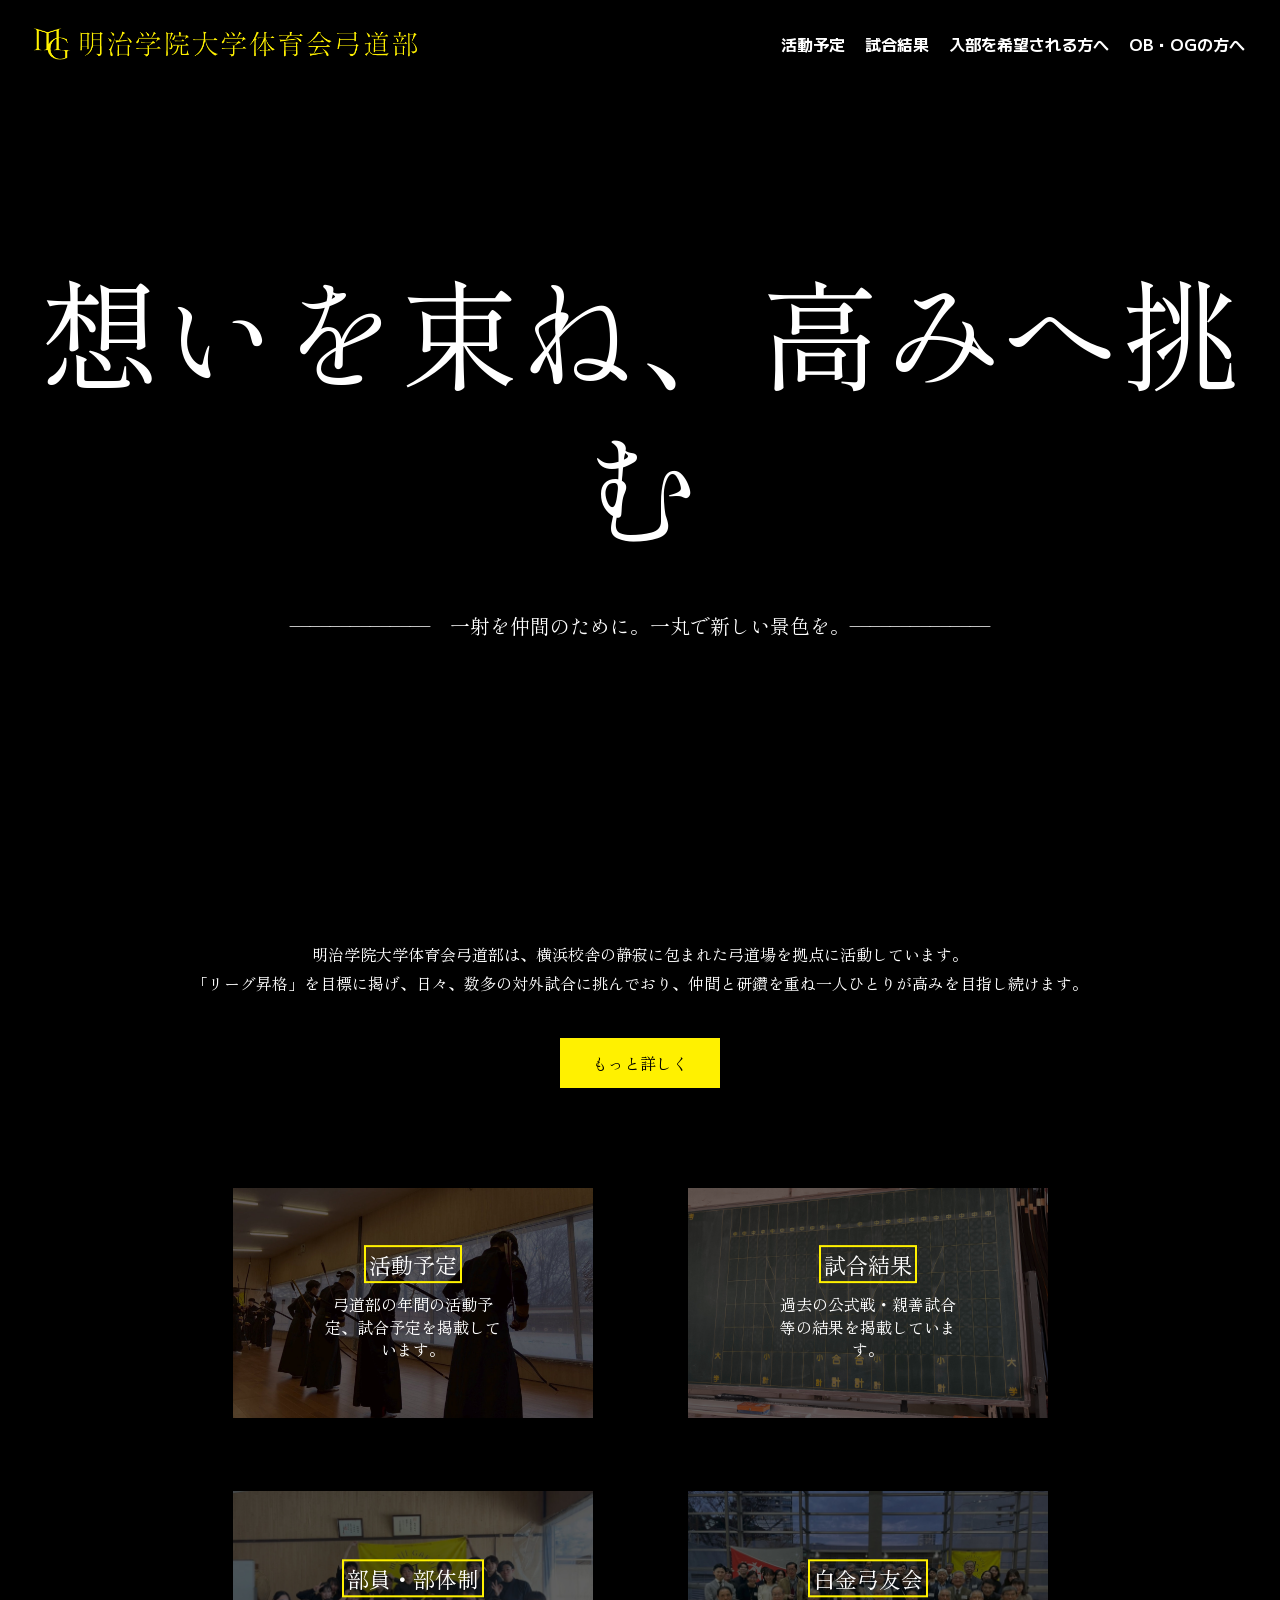
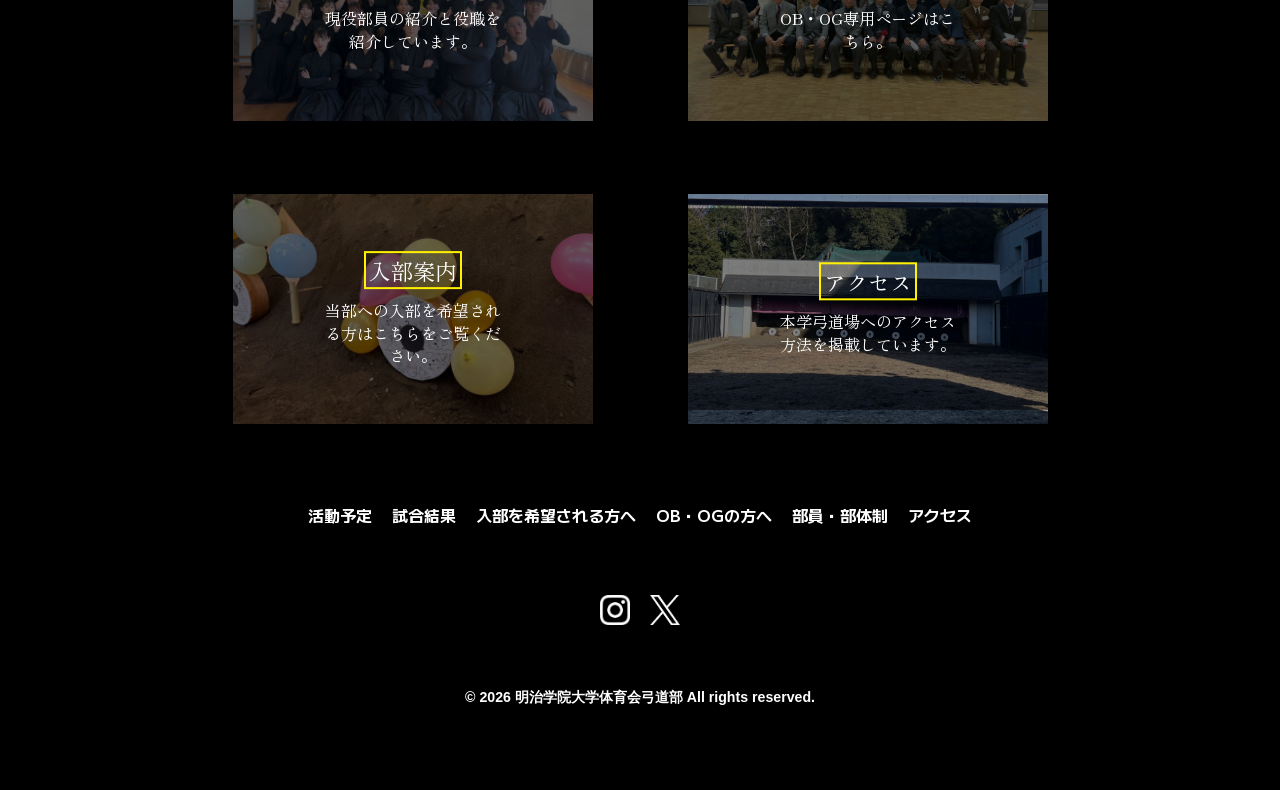
==== index.html @ 572bb116 "新入生ページの更新" ====
<!DOCTYPE html>
<html lang="ja">

<head>
    <meta charset="utf-8">
    <title>明治学院大学 体育会弓道部</title>
    <meta name="description" content="明治学院大学体育会弓道部の公式ホームページです！試合結果や試合予定、入部案内、部員紹介などを掲載しています。ぜひご覧ください！">
    <meta http-equiv="X-UA-Compatible" content="IE=edge">
    <meta name="viewport" content="width=device-width, initial-scale=1.0">
    <script src="./js/menu-button.js"></script>
    <link rel="icon" href="images/topicon.gif" sizes="16*16" type="image/gif" />
    <link rel="icon" href="images/topicon.gif" sizes="32*32" type="image/gif" />
    <link rel="icon" href="images/topicon.gif" sizes="48*48" type="image/gif" />
    <link rel="icon" href="images/topicon.gif" sizes="62*62" type="image/gif" />
    <link rel="shortcut icon" href="images/topicon.ico" type="image/x-icon" />
    <link rel="stylesheet" href="css/style.css" />
    <link href="./css/index.css" rel="stylesheet">
    <meta name="keywords" content="明治学院大学,明学,MG,MGU,弓道,弓道部,弓,都学,東京都学生弓道連盟,全日本学生弓道連盟,戸塚,白金,学生弓道,体育会" />
    <link rel="preconnect" href="https://fonts.googleapis.com">
    <link rel="preconnect" href="https://fonts.gstatic.com" crossorigin>
    <link href="https://fonts.googleapis.com/css2?family=M+PLUS+1:wght@100..900&display=swap" rel="stylesheet">
    <link href="https://fonts.googleapis.com/css2?family=M+PLUS+1:wght@100..900&family=Shippori+Mincho&display=swap" rel="stylesheet">
    <link href="https://fonts.googleapis.com/css2?family=M+PLUS+1:wght@100..900&family=Shippori+Mincho&family=Zen+Old+Mincho&display=swap" rel="stylesheet">
</head>

<body>
    <!-- ここからheader -->
    <header class="header">
        <div class="header-inner">
            <a class="header-logo" href="./index.html">
                <img src="./images/mainlogo.png" alt="明治学院大学体育会弓道部" > <!-- width="600" height="72"--> 
            </a>
            <button class="toggle-menu-button"></button>
            <div class="header-site-menu">
                <nav class="site-menu">
                    <ul>
                        <li><a href="./schedule.html">活動予定</a></li>
                        <li><a href="./result.html">試合結果</a></li>
                        <li><a href="./freshman.html">入部を希望される方へ</a></li>
                        <li><a href="./obog.html">OB・OGの方へ</a></li>
                        <!-- <li><a href="./member.html">部員・部体制</a></li> -->
                        <!-- <li><a href="./access.html">アクセス</a></li> -->
                        <!-- <li><a href="./links.html">リンク集</a></li> -->
                    </ul>
                </nav>
            </div>
        </div>
    </header>
    <!-- ここまで -->

    <!-- ここからmain -->
    <main class="main">
        <div class="first-view">
            <div class="slide"></div>
            <div class="slide"></div>
            <div class="slide"></div>
            <div class="first-view-text">
                <h1>想いを束ね、高みへ挑む</h1>
                <p>———————　一射を仲間のために。一丸で新しい景色を。———————</p>
            </div>
        </div>
        <div class="lead">
            <p>明治学院大学体育会弓道部は、横浜校舎の静寂に包まれた弓道場を拠点に活動しています。<br>「リーグ昇格」を目標に掲げ、日々、数多の対外試合に挑んでおり、仲間と研鑽を重ね一人ひとりが高みを目指し続けます。
            </p>
            <div class="link-button-area">
                <a class="link-button">もっと詳しく</a>
            </div>
        </div>
        <div class="jump">
            <ul class="jump-list">
                <li>
                    <a class="jump-button" href="./schedule.html">
                        <img src="./images/jump-schedule.jpg">
                        <div class="jump-text">
                            <dt>活動予定</dt>
                            <dd>弓道部の年間の活動予定、試合予定を掲載しています。</dd>
                        </div>
                    </a>
                </li>
                <li>
                    <a class="jump-button" href="./result.html">
                        <img src="./images/jump-result.jpg">
                        <div class="jump-text">
                            <dt>試合結果</dt>
                            <dd>過去の公式戦・親善試合等の結果を掲載しています。</dd>
                        </div>
                    </a>
                </li>
                <li>
                    <a class="jump-button" href="./member.html">
                        <img src="./images/jump-member.jpg">
                        <div class="jump-text">
                            <dt>部員・部体制</dt>
                            <dd>現役部員の紹介と役職を紹介しています。</dd>
                        </div>
                    </a>
                </li>
                <li>
                    <a class="jump-button" href="./obog.html">
                        <img src="./images/banner_obog.jpg">
                        <div class="jump-text">
                            <dt>白金弓友会</dt>
                            <dd>OB・OG専用ページはこちら。</dd>
                        </div>
                    </a>
                </li>
                <li>
                    <a class="jump-button" href="./freshman.html">
                        <img src="./images/jump-freshman.jpg">
                        <div class="jump-text">
                            <dt>入部案内</dt>
                            <dd>当部への入部を希望される方はこちらをご覧ください。</dd>
                        </div>
                    </a>
                </li>
                <li>
                    <a class="jump-button" href="./access.html">
                        <img src="./images/jump-access.jpg">
                        <div class="jump-text">
                            <dt>アクセス</dt>
                            <dd>本学弓道場へのアクセス方法を掲載しています。</dd>
                        </div>
                    </a>
                </li>
                <!-- <li>
                    <a class="jump-button" href="">
                        <dt>リンク集</dt>
                        <dd>関連各団体のリンクを掲載しています。</dd>
                    </a>
                </li> -->
            </ul>
        </div>
    </main>
    <!-- ここまで -->

    <!-- ここからfooter -->
    <footer class="footer">
        <nav class="site-menu">
            <ul>
                <li><a href="./schedule.html">活動予定</a></li>
                <li><a href="./result.html">試合結果</a></li>
                <li><a href="./freshman.html">入部を希望される方へ</a></li>
                <li><a href="./obog.html">OB・OGの方へ</a></li>
                <li><a href="./member.html">部員・部体制</a></li>
                <li><a href="./access.html">アクセス</a></li>
                <!-- <li><a href="./links.html">リンク集</a></li> -->
            </ul>
            <ul class="sns-button">
                <li><a href="https://www.instagram.com/mgu_kyudo/" target="_blank"><img src="./images/Instagram_Glyph_White.png" alt="Instagram"></a></li>
                <li><a href="https://x.com/mg_kyudo" target="_blank"><img src="./images/logo-white.png" alt="X"></a></li>
            </ul>
        </nav>
        <p class="copyright"><small>&copy; 2026 明治学院大学体育会弓道部 All rights reserved.</small></p>
    </footer>
    <!-- ここまで -->
</body>

</html>
---- css/style.css ----
@charset "utf-8";

*,
::before,
::after {
    padding: 0;
    margin: 0;
    box-sizing: border-box;
}

ul,
ol {
    list-style: none;
}

a {
    color: inherit;
    text-decoration: none;
}

body{
    /* フォント */
    font-family: sans-serif;
    font-size: 16px;
    color: #ffffff;
    line-height: 1;
    background-color: #000000;
}

img{
    max-width: 100%;
}

.header{
    position: fixed;
    top: 0;
    left: 0;
    right: 0;
    background-color: #000000;
    height: 90px;
    z-index: 10;
}

.header-inner{
    max-width: 2000px;
    height: 90px;
    margin-left: auto;
    margin-right: auto;
    padding-left: 25px;
    padding-right: 25px;
    display: flex;
    justify-content: space-between;
    align-items: center;

}

.header-logo{
    display: block;
    width: 400px;
}

.toggle-menu-button{
    display: none;
}

.site-menu ul {
    display: flex;
}

.site-menu ul li{
    margin-left: 10px;
    margin-right: 10px;
}

.site-menu ul li a {
    font-family: "M PLUS 1", sans-serif;
    font-weight: bold;
}

.footer{
    color: #ffffff;
    background-color: #000000;
    padding-top: 20px;
    padding-bottom: 25px;
    display: flex;
    flex-direction: column;
    align-items: center;
}

.sns-button{
    display: flex;
    margin-top: 40px;
    justify-content: center;
    align-items: center;
}

.sns-button li{
    display: flex;
    width: 30px;
    margin-top: 30px;
    margin-left: 10px;
    margin-right: 10px;
    display: inline-block;
}

.copyright{
    font-size: 17px;
    font-weight: bold;
    margin-top: 60px;
    margin-bottom: 60px;
}

@media (max-width: 767px){

    .site-menu ul{
        display: block;
        text-align: center;
    }

    .site-menu li{
        margin-top: 20px;
    }

    .header-inner{
        padding-left: 20px;
        padding-right: 20px;
        height: 100%;
        position: relative;
    }

    .header{
        height: 60px;
    }

    .header-logo{
        width: 210px;
    }

    .header-site-menu{
        position: absolute;
        top: 100%;
        left: 0;
        right: 0;
        color: #000000;
        background-color: #fff100;
        padding-top: 20px;
        padding-bottom: 30px;
        display: none;
    }

    .header-site-menu.is-show{
        display: block;
    }

    .toggle-menu-button{
        display: block;
        width: 40px;
        height: 40px;
        background-image: url(../images/menu.png);
        background-size: 30px;
        background-position: center;
        background-repeat: no-repeat;
        background-color: transparent;
        border: none;
        border-radius: 0;
        outline: none;
    }

    .main{
        padding-top: 50px;
    }

    .footer-logo{
        margin-top: 60px;
    }

    .copyright{
        font-size: 14px;
        margin-top: 50px;
        margin-bottom: 50px;
    }
}
---- css/index.css ----
@charset "utf-8";

.first-view{
  position: relative;
  height: calc(100vh - 110px);
  /* background-image: url(../images/jump-member.jpg); */
  background-repeat: no-repeat;
  background-position: center center;
  background-size: cover;
  margin-top: 90px;
  display: flex;
  align-items: center;
  overflow: hidden;
}

.slide{
  position: absolute;
  inset: 0;
  background-size: cover;
  background-position: center;
  opacity: 0;
  animation: slideShow 15s infinite;
  z-index: 0;
}

.slide:nth-of-type(1){
  background-image: url("../images/main_visual_1.jpg");
  animation-delay: 0s;
}

.slide:nth-of-type(2){
  background-image: url("../images/main_visual_2.jpg");
  animation-delay: 5s;
}

.slide:nth-of-type(3){
  background-image: url("../images/main_visual_3.jpg");
  animation-delay: 10s;
}

@keyframes slideShow{
  0% {opacity: 0;}
  6% {opacity: 1;}
  30% {opacity: 1;}
  36% {opacity: 0;}
  100% {opacity: 0;}
}

.first-view-text{
  position: relative;
  width: 100%;
  max-width: 2000px;
  margin-left: auto;
  margin-right: auto;
  /* padding-left: 10%; */
  padding-bottom: 80px;
  color: #ffffff;
  font-weight: bold;
  text-align: center;
  z-index: 3;
}

.first-view-text h1{
  font-family: "Shippori Mincho", serif;
  font-weight: lighter;
  font-size: 120px;
  line-height: 1.3;
}

.first-view-text p{
  font-family: "Shippori Mincho", serif;
  font-weight: lighter;
  font-size: 20px;
  margin-top: 50px;
  /* margin-left: calc(-5%); */
  line-height: 1.2;
}

.lead{
  max-width: 2000px;
  margin: 60px auto 60px auto;
}

.lead p{
  text-align: center;
  line-height: 1.8;
  font-family: "Zen Old Mincho", serif;
  font-weight: 400;
  font-style: normal;
  font-size: 16px;
}

.link-button-area{
  text-align: center;
  margin-top: 40px;
}

.link-button{
  font-family: "Zen Old Mincho", serif;
  font-weight: 400;
  font-style: normal;
  color: #000000;
  background-color: #fff100;
  display: inline-block;
  min-width: 160px;
  line-height: 50px;
  transition: 0.3s;
}

.link-button:hover{
  background-color: #e4e40ac6;
}

.jump-button{
  position: relative;
  display: inline-block;
}

.jump-button img{
  display: block;
  width: 360px;
  height: 230px;
  object-fit: cover;
  transition: 0.3s;
}

.jump-button:hover img{
  transform: scale(1.05);
}

.jump-text{
  font-family: "Zen Old Mincho", serif;
  /* font-weight: 400; */
  font-style: normal;
  position: absolute;
  top: 50%;
  left: 50%;
  transform: translate(-50%, -50%);
  color: #ffffff;
  z-index: 5;
  text-align: center;
}

.jump-text dt{
  font-size: 22px;
  /* font-weight: bold; */
  line-height: 1.3;
  /* color: #000000;
  background-color: #fff100; */
  border: 2px solid #fff100;
  padding: 3px 3px;
  display: inline-block;
}

.jump-text dd{
  margin-top: 10px;
  line-height: 1.4;
}

.jump-button::after{
  content: "";
  position: absolute;
  inset: 0;
  background: rgba(0, 0, 0, 0);
  transition: 0.3s;
}

.jump-button:hover::after{
  background: rgba(0, 0, 0, 0.3);
  transform: scale(1.05);
}

.jump-list{
  display: flex;
  padding-top: 40px;
  padding-bottom: 10px;
  padding-left: 60px;
  padding-right: 60px;
  display: grid;
  grid-template-columns: repeat(auto-fit, 360px);
  column-gap: 95px;
  row-gap: 70px;
  justify-content: center;
  margin-bottom: 50px;
}

.jump-list li{
  flex-shrink: 0;
  margin-left: auto;
}

.jump-list li:first-child{
  margin-left: 0;
}

@media (max-width: 767px){

  .first-view{
    margin-top: 0px;
    height: calc(80vh - 60px);
    /* align-items: flex-start; */
  }

  .first-view-text{
    padding-top: 60px;
    margin-left: auto;
  }

  .first-view-text h1{
    text-align: center;
    font-size: 30px;
    line-height: 1.3;
  }

  .first-view-text p{
    font-size: 10px;
    margin-top: 15px;
    line-height: 1.6;
  }

  .lead{
    padding-left: 15px;
    padding-right: 15px;
  }

  .lead p{
    text-align: left;
  }

  .jump-list{
    grid-template-columns: 1fr;
    width: 100%;
    row-gap: 40px;
    padding-left: 15px;
    padding-right: 15px;
  }
}
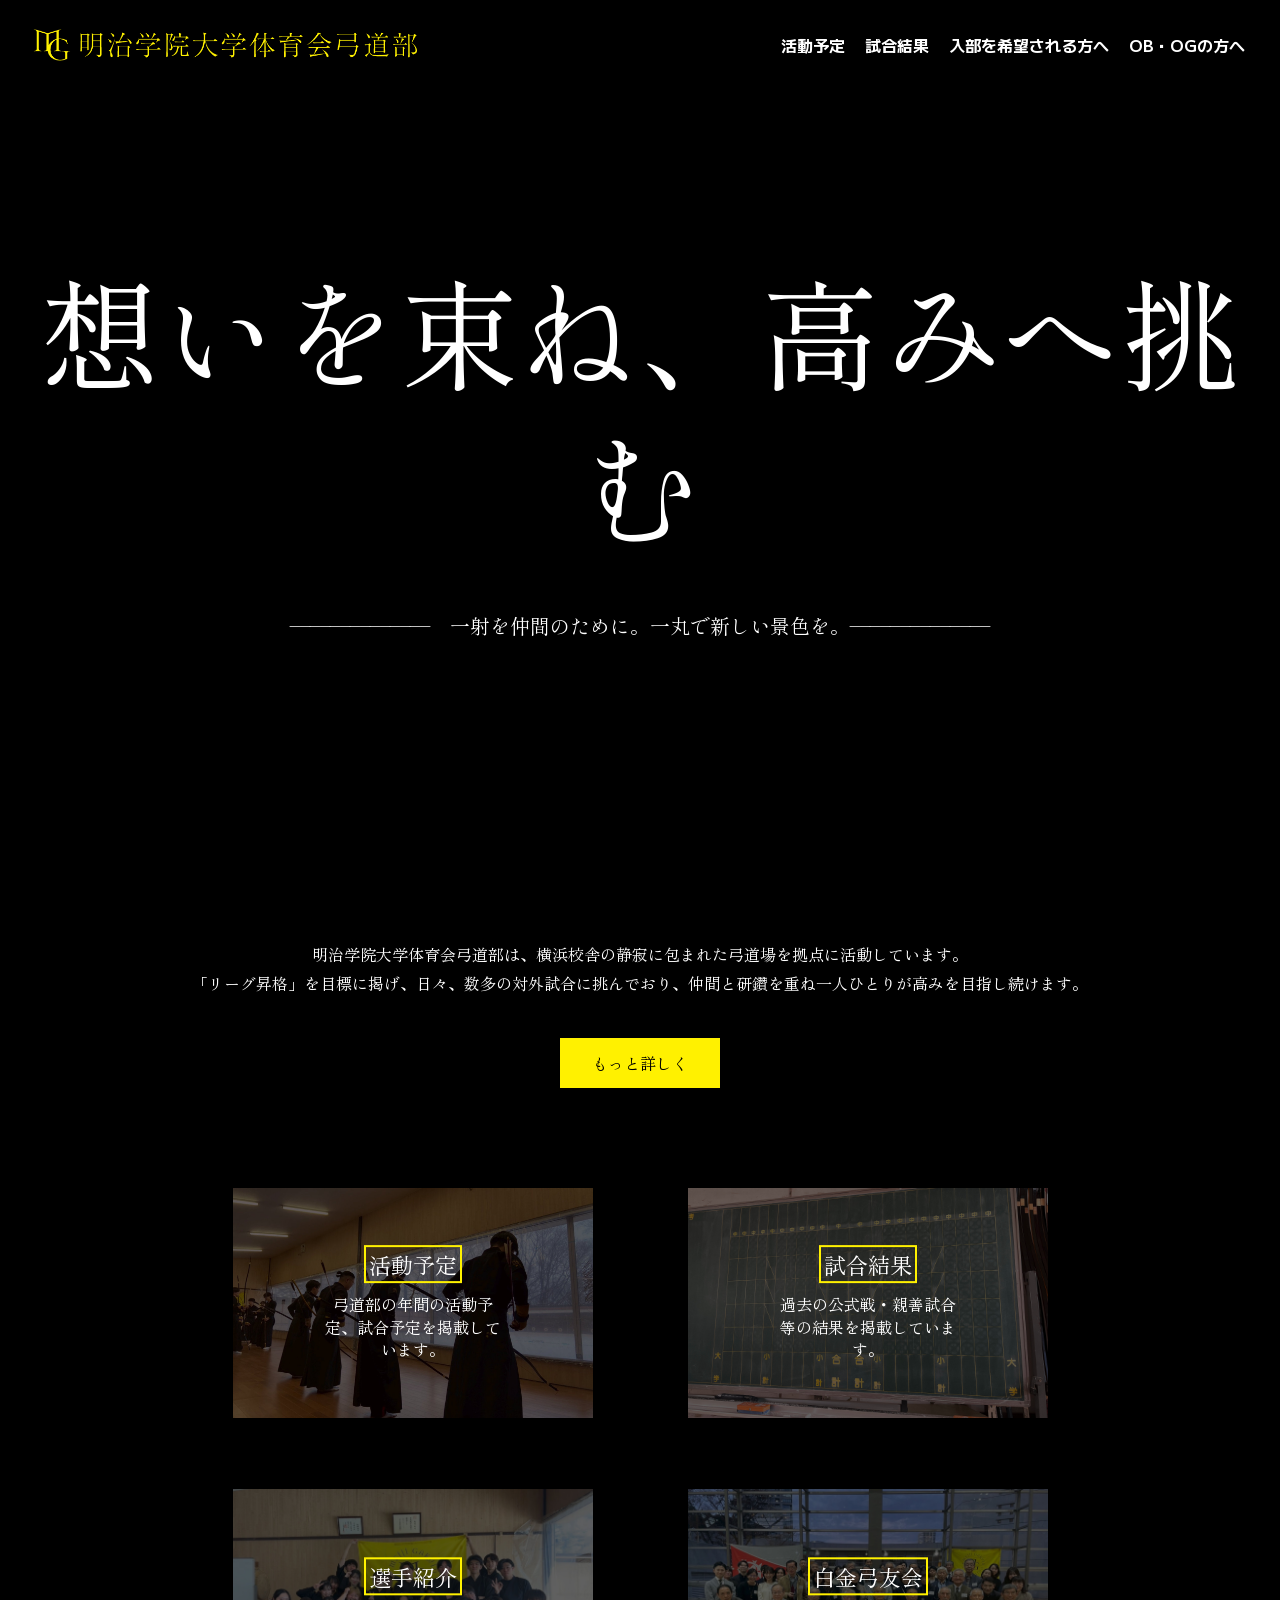
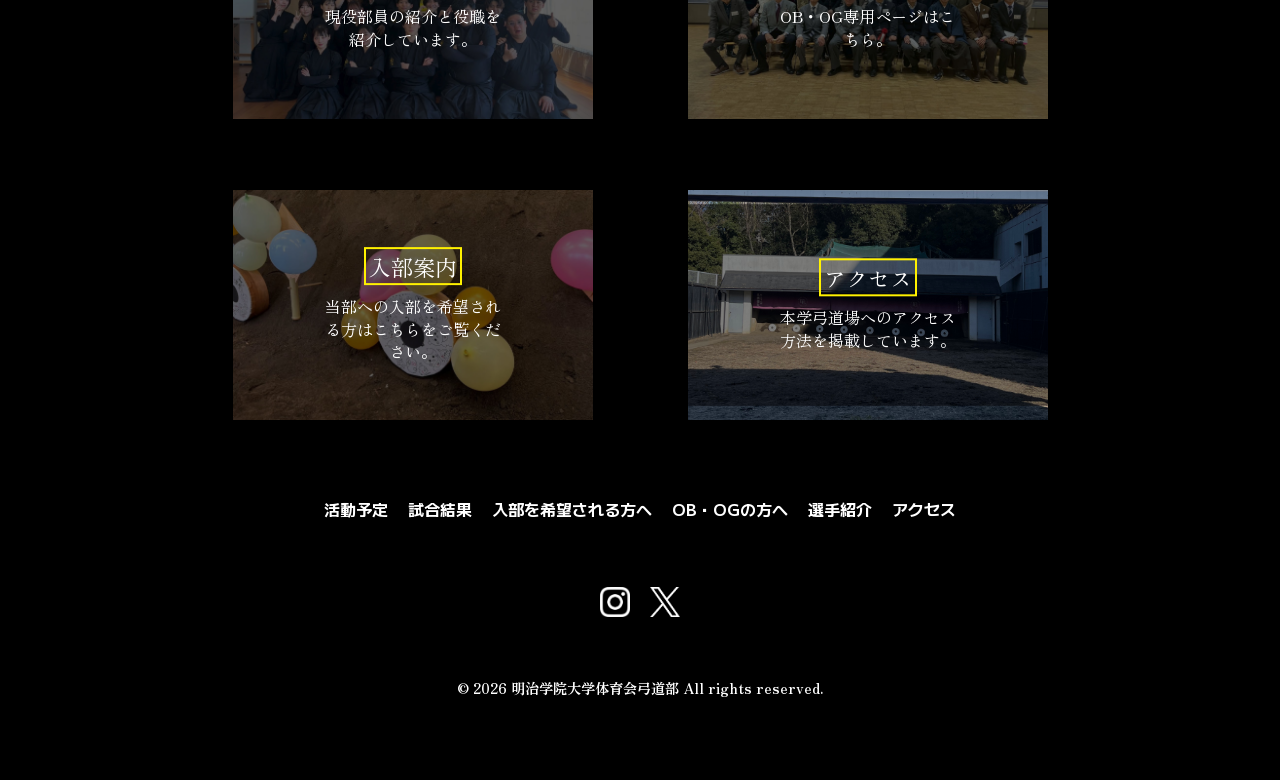
==== commit 18eaf846: "選手紹介ページの作成" ====
--- a/index.html
+++ b/index.html
@@ -90,7 +90,7 @@
                     <a class="jump-button" href="./member.html">
                         <img src="./images/jump-member.jpg">
                         <div class="jump-text">
-                            <dt>部員・部体制</dt>
+                            <dt>選手紹介</dt>
                             <dd>現役部員の紹介と役職を紹介しています。</dd>
                         </div>
                     </a>
@@ -141,7 +141,7 @@
                 <li><a href="./result.html">試合結果</a></li>
                 <li><a href="./freshman.html">入部を希望される方へ</a></li>
                 <li><a href="./obog.html">OB・OGの方へ</a></li>
-                <li><a href="./member.html">部員・部体制</a></li>
+                <li><a href="./member.html">選手紹介</a></li>
                 <li><a href="./access.html">アクセス</a></li>
                 <!-- <li><a href="./links.html">リンク集</a></li> -->
             </ul>
--- a/css/style.css
+++ b/css/style.css
@@ -20,7 +20,7 @@
 
 body{
     /* フォント */
-    font-family: sans-serif;
+    font-family: "Zen Old Mincho", serif;
     font-size: 16px;
     color: #ffffff;
     line-height: 1;
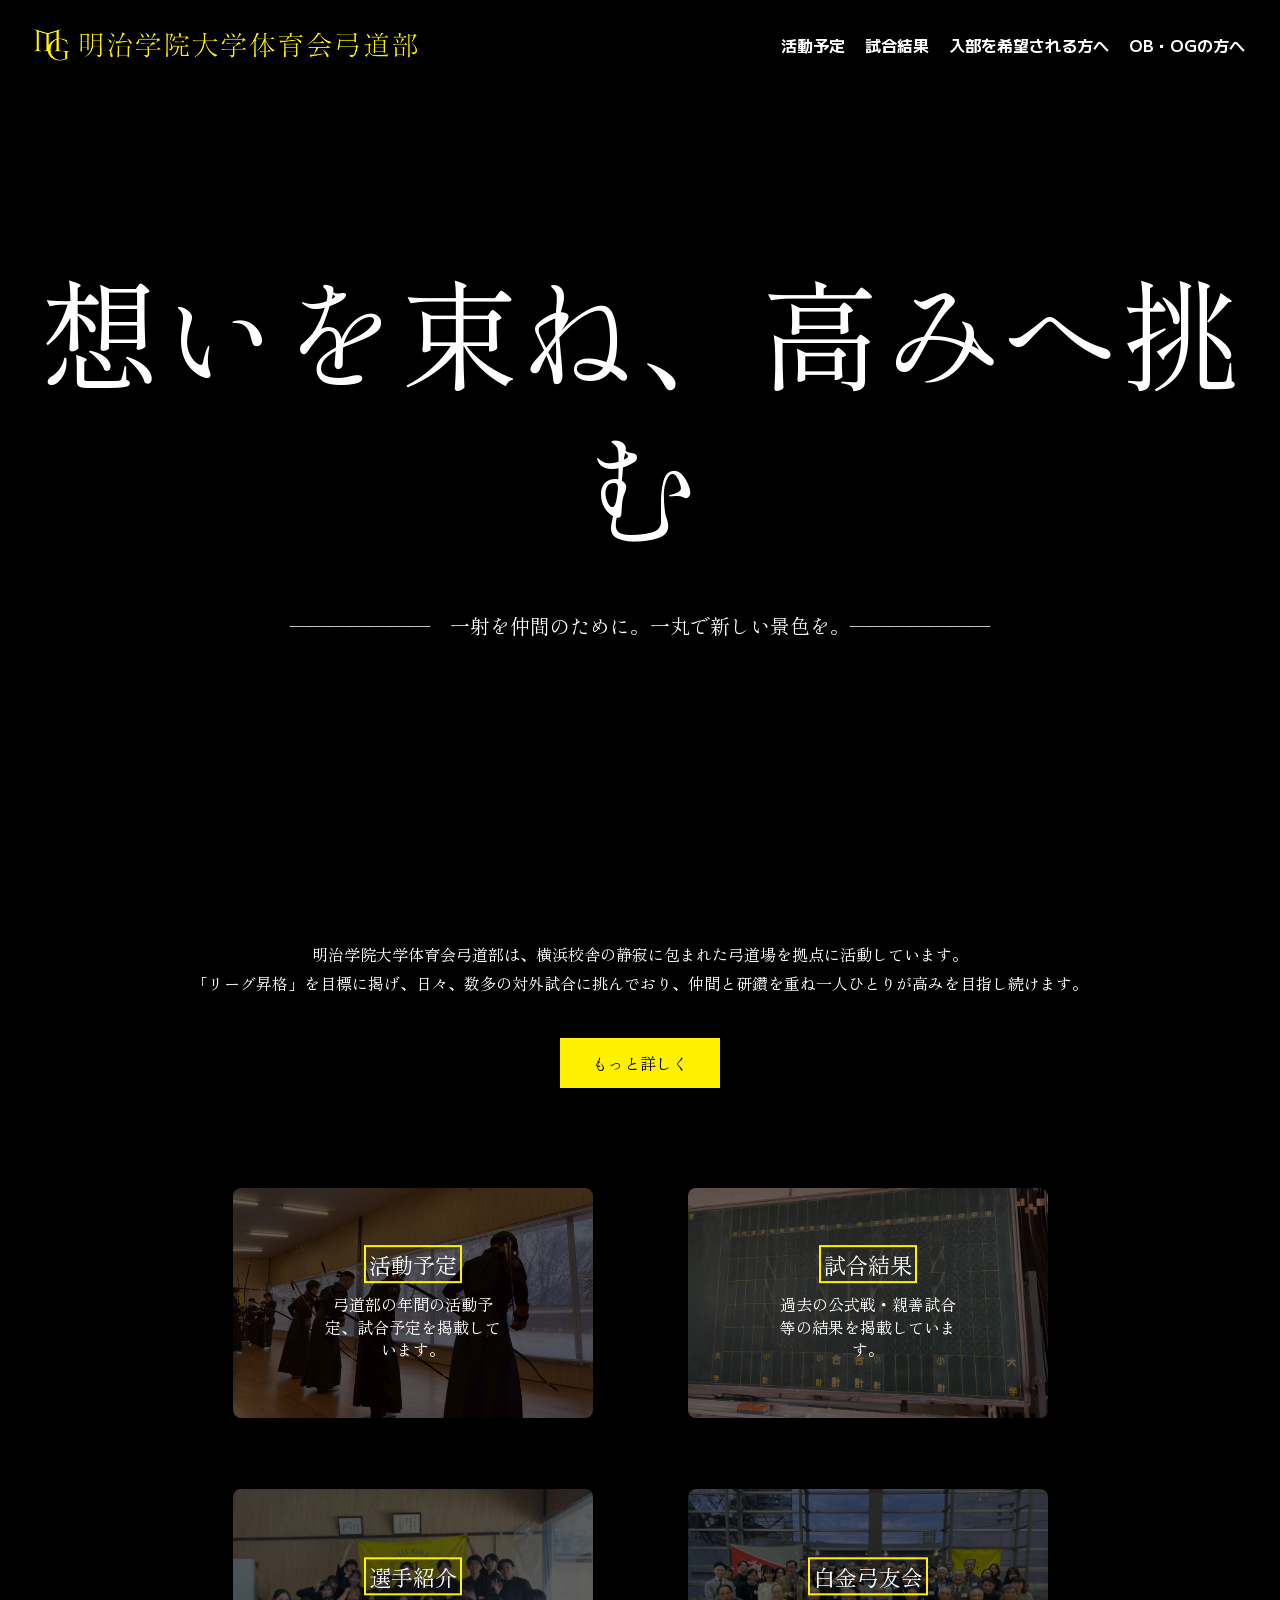
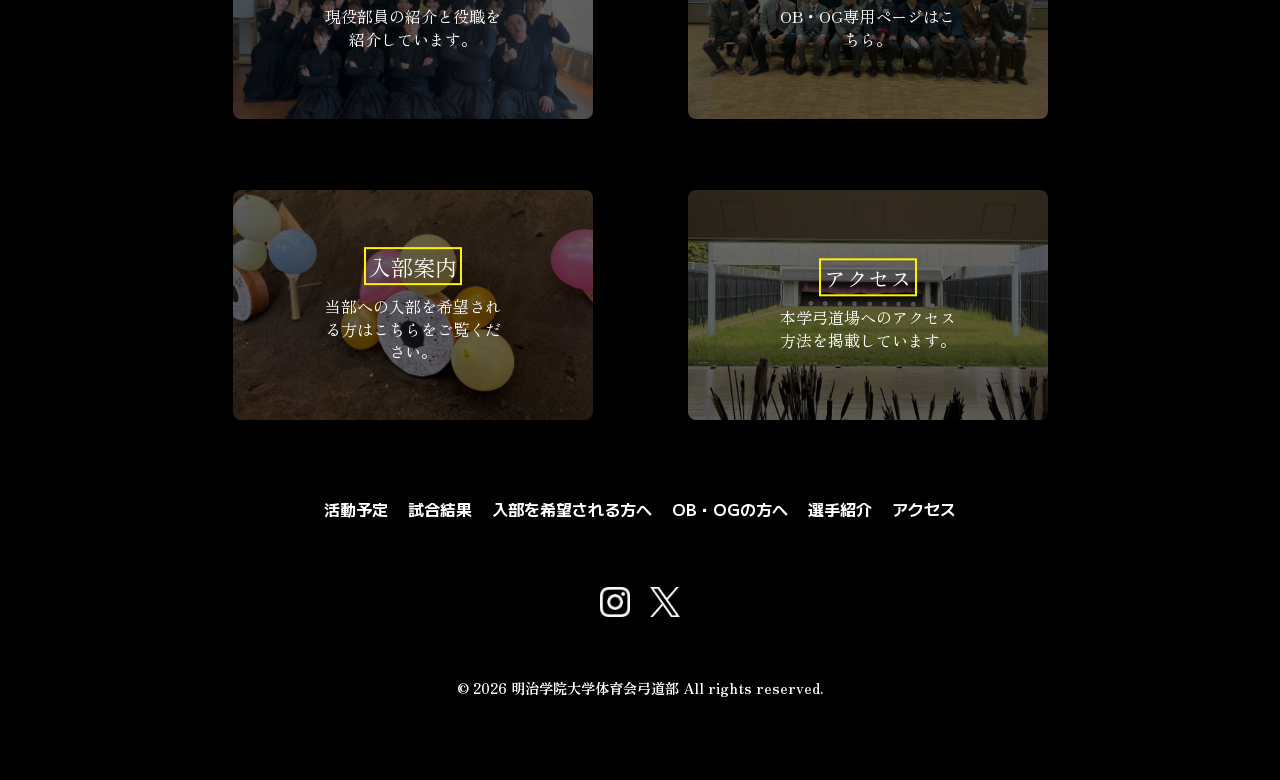
==== commit 89669e5a: "feat: ログインページの追加" ====
--- a/index.html
+++ b/index.html
@@ -140,7 +140,7 @@
                 <li><a href="./schedule.html">活動予定</a></li>
                 <li><a href="./result.html">試合結果</a></li>
                 <li><a href="./freshman.html">入部を希望される方へ</a></li>
-                <li><a href="./obog.html">OB・OGの方へ</a></li>
+                <li><a href="./login.php">OB・OGの方へ</a></li>
                 <li><a href="./member.html">選手紹介</a></li>
                 <li><a href="./access.html">アクセス</a></li>
                 <!-- <li><a href="./links.html">リンク集</a></li> -->
--- a/css/index.css
+++ b/css/index.css
@@ -117,6 +117,7 @@
 }
 
 .jump-button img{
+  border-radius: 8px;
   display: block;
   width: 360px;
   height: 230px;
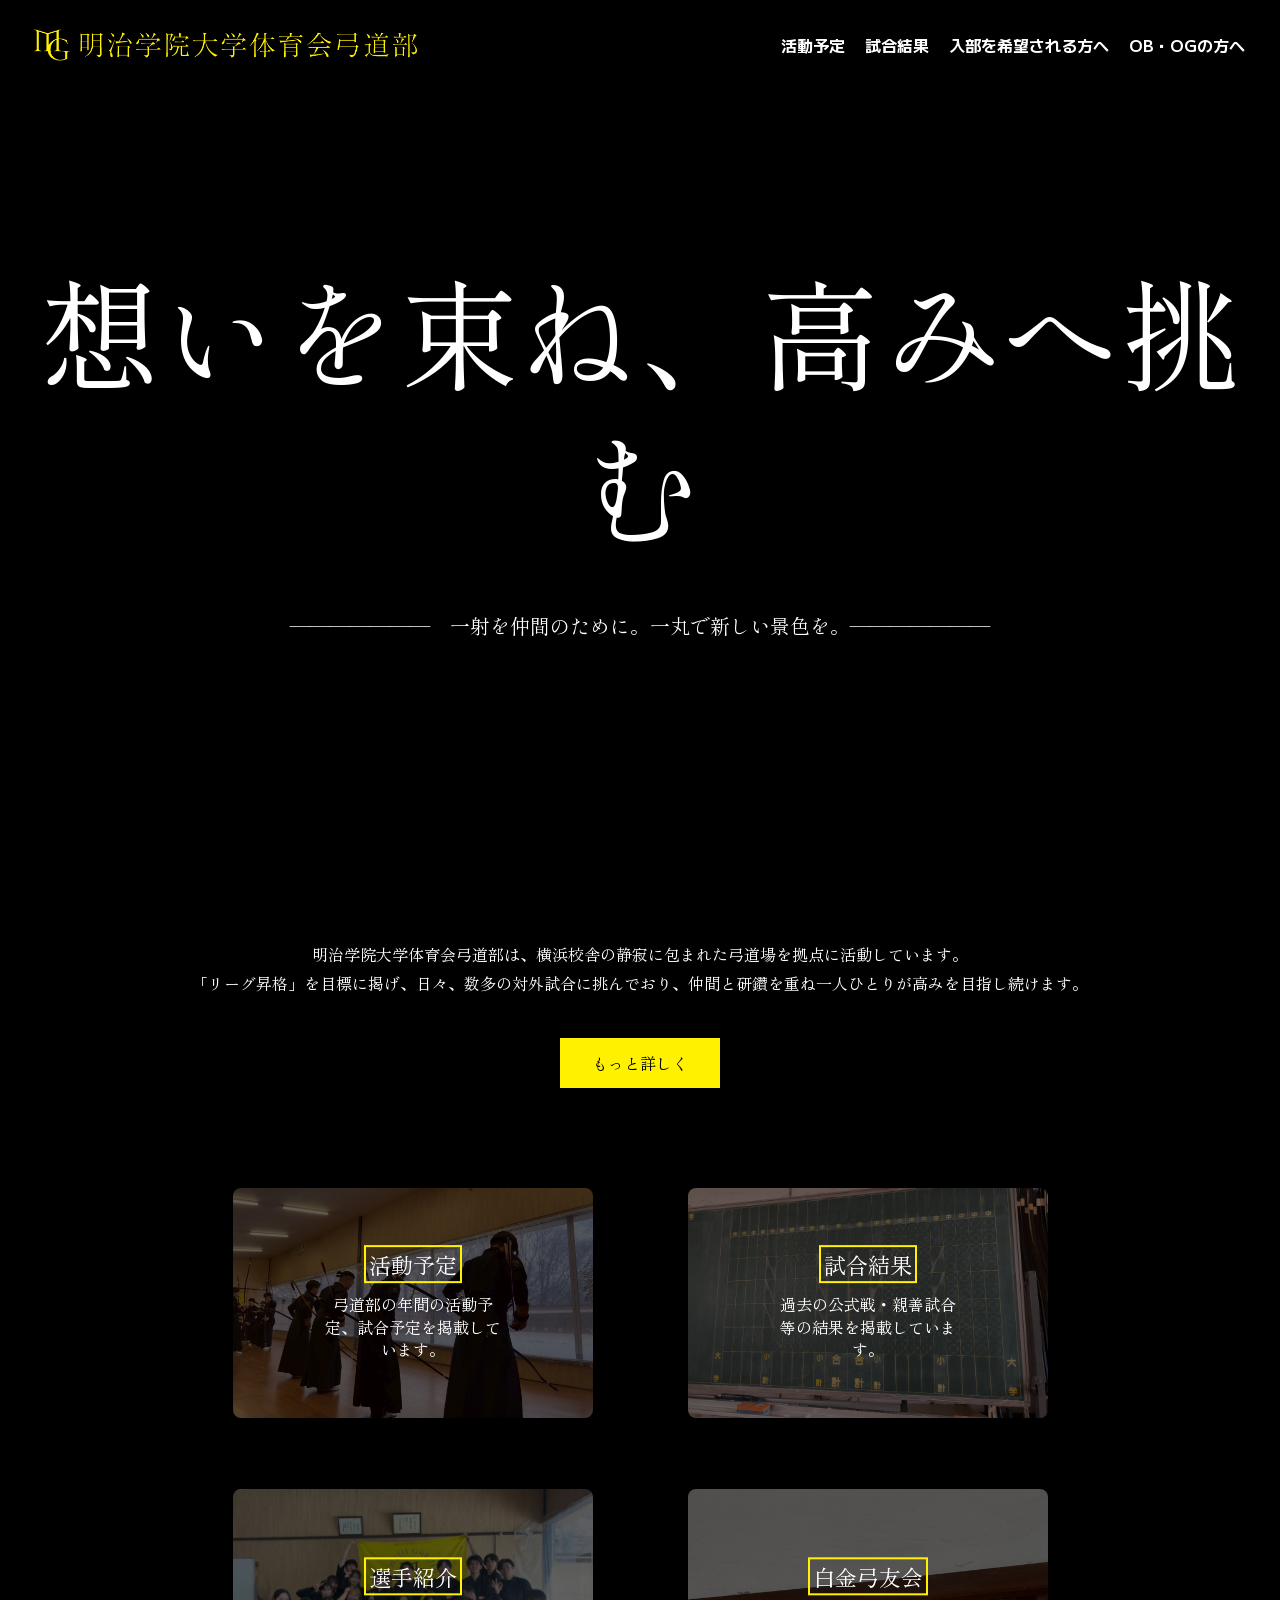
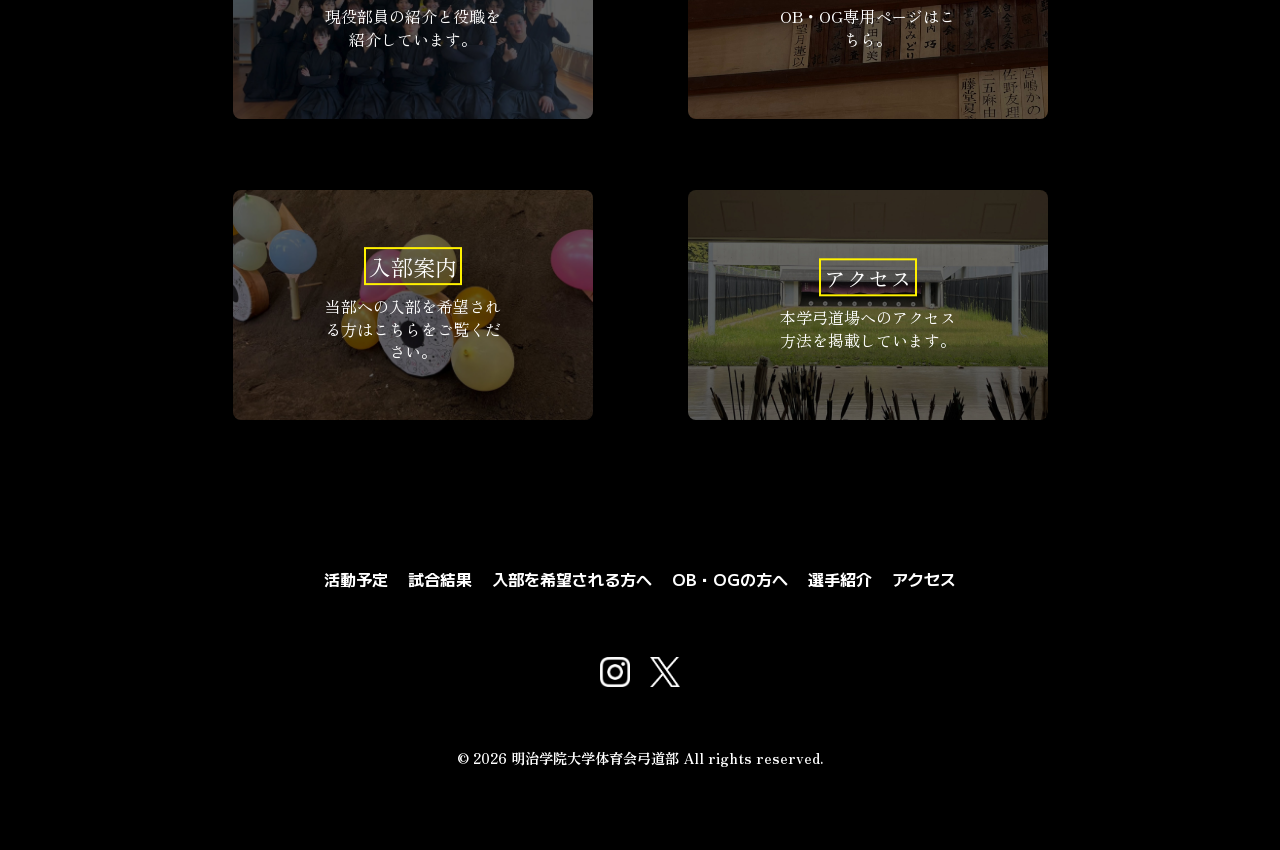
==== commit d567c5e6: "docs: アクセスと新入生ページの細かい文言の調整" ====
--- a/index.html
+++ b/index.html
@@ -97,7 +97,7 @@
                 </li>
                 <li>
                     <a class="jump-button" href="./obog.html">
-                        <img src="./images/banner_obog.jpg">
+                        <img src="./images/obog_main.jpg">
                         <div class="jump-text">
                             <dt>白金弓友会</dt>
                             <dd>OB・OG専用ページはこちら。</dd>
--- a/css/style.css
+++ b/css/style.css
@@ -78,6 +78,7 @@
 }
 
 .footer{
+    margin-top: 120px;
     color: #ffffff;
     background-color: #000000;
     padding-top: 20px;
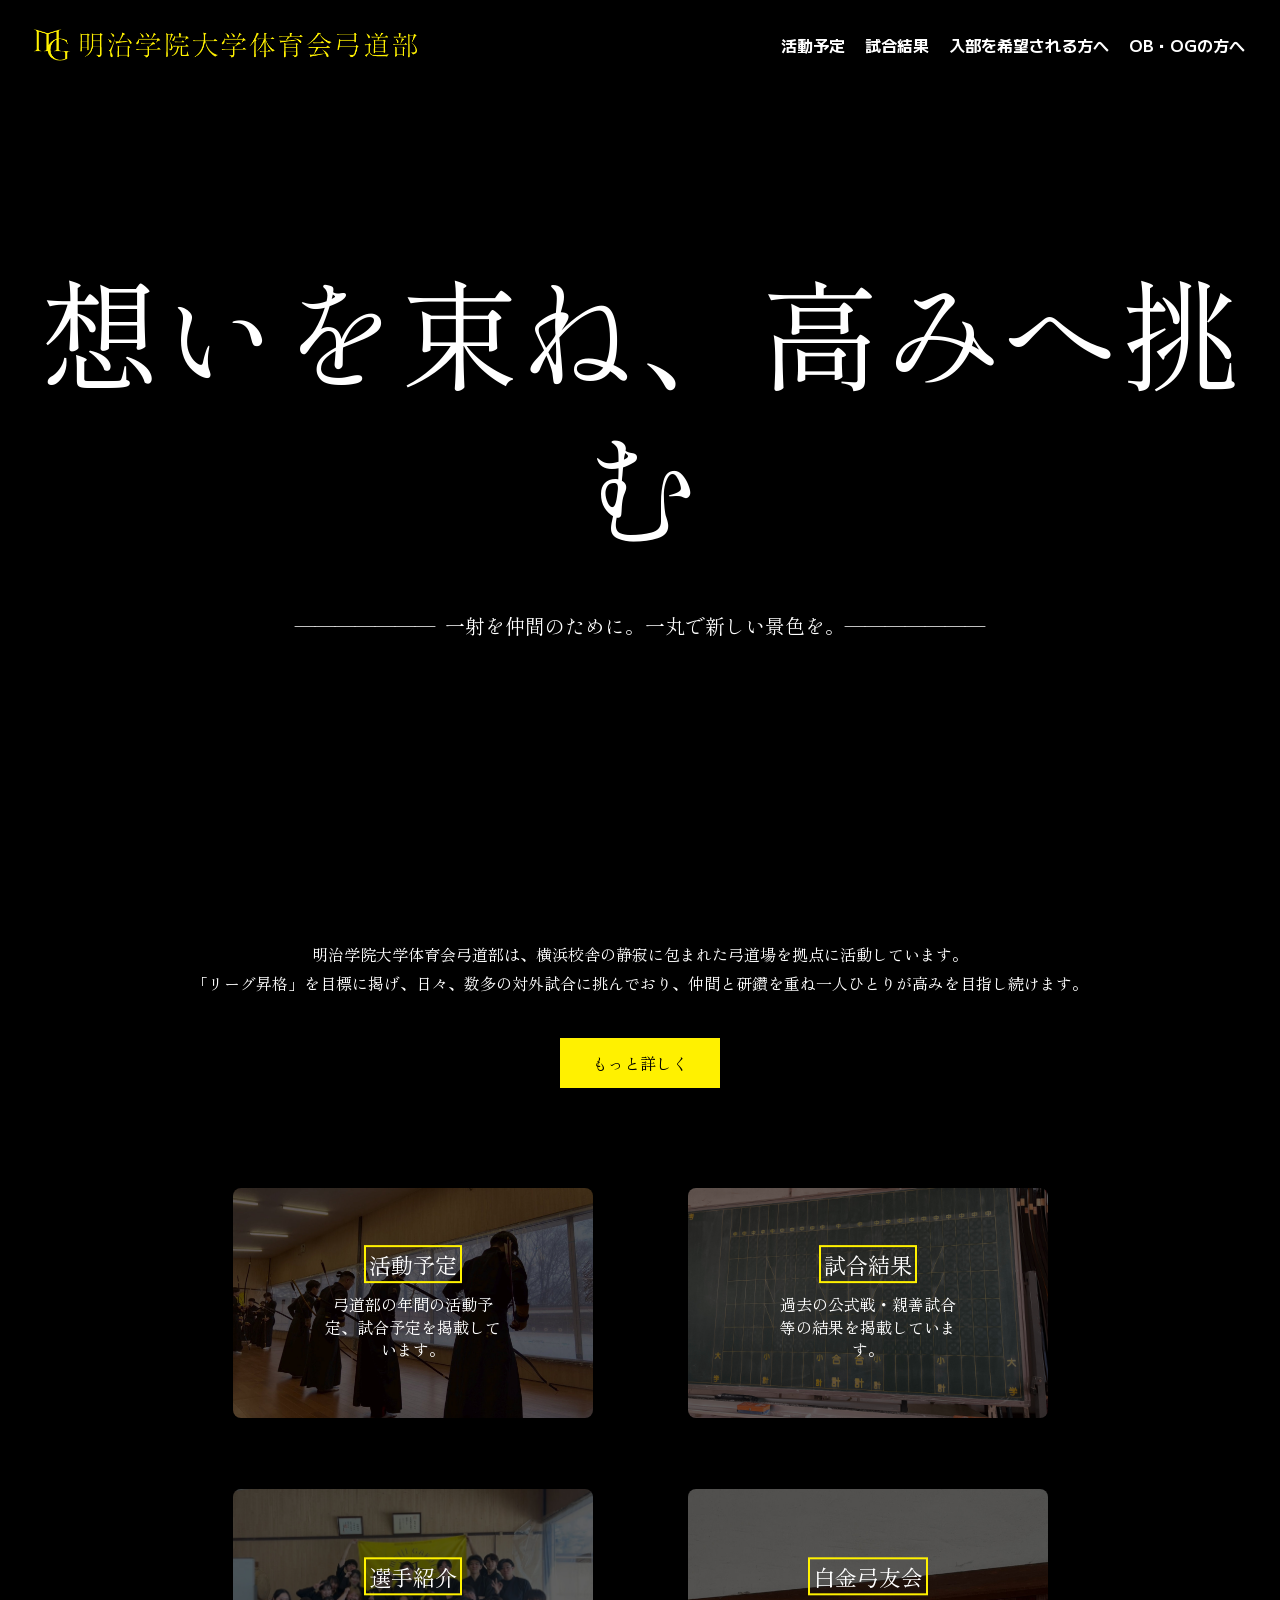
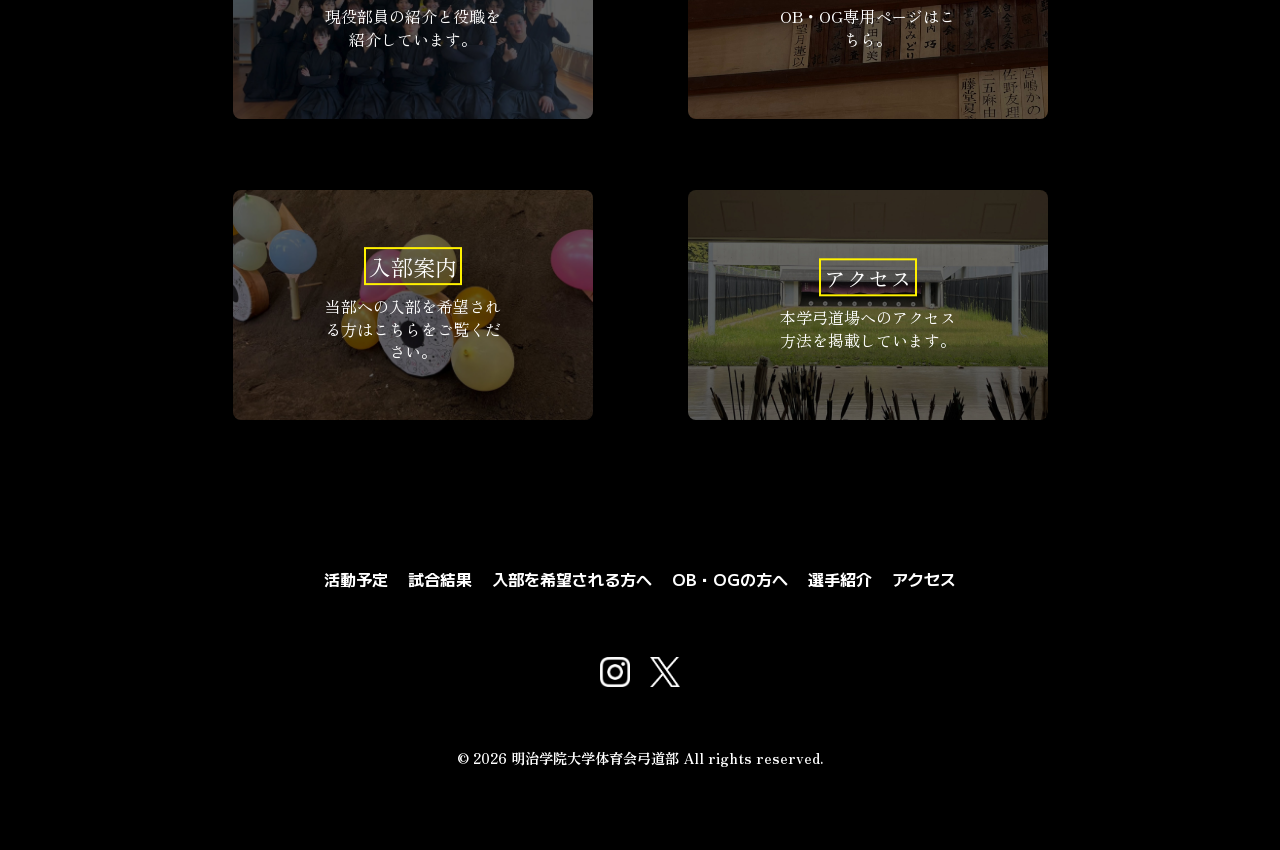
==== commit 9130ce47: "docs: 選手紹介を変更" ====
--- a/index.html
+++ b/index.html
@@ -56,7 +56,7 @@
             <div class="slide"></div>
             <div class="first-view-text">
                 <h1>想いを束ね、高みへ挑む</h1>
-                <p>———————　一射を仲間のために。一丸で新しい景色を。———————</p>
+                <p>———————&nbsp;&nbsp;一射を仲間のために。一丸で新しい景色を。———————</p>
             </div>
         </div>
         <div class="lead">
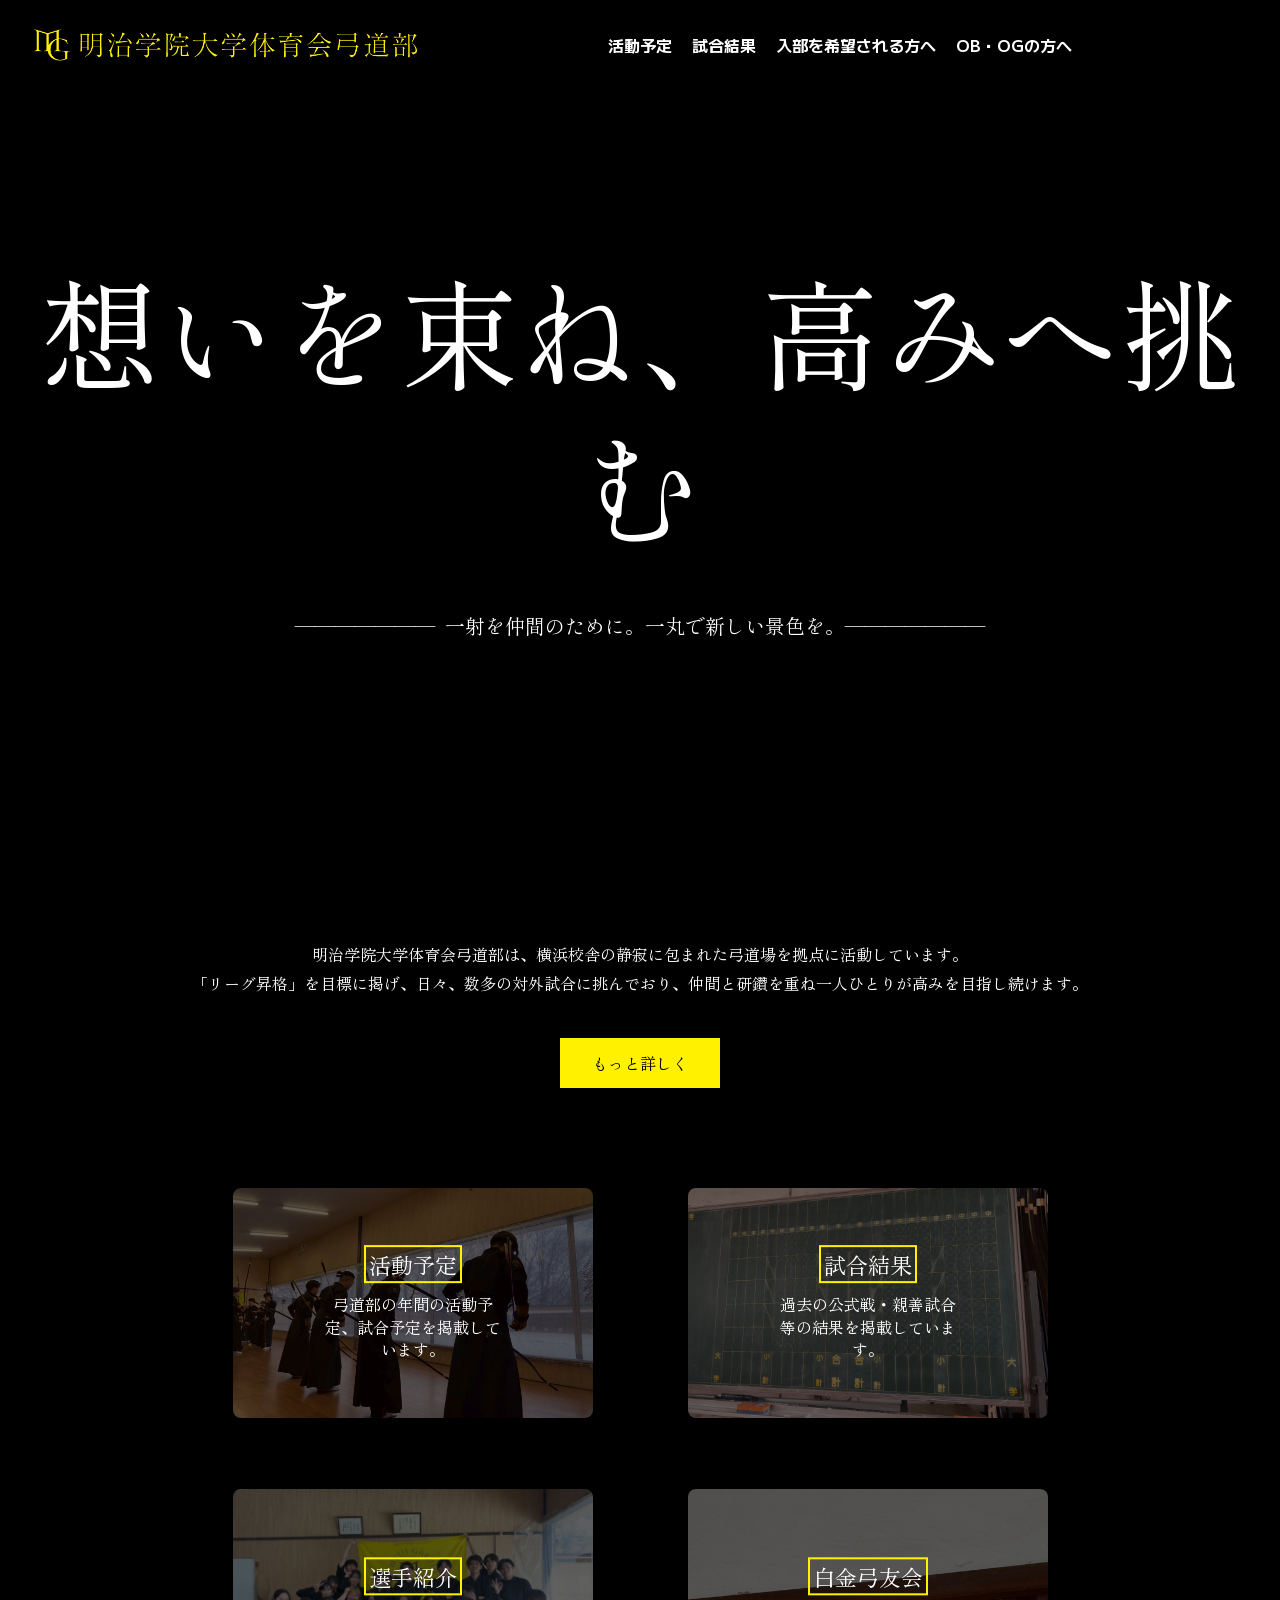
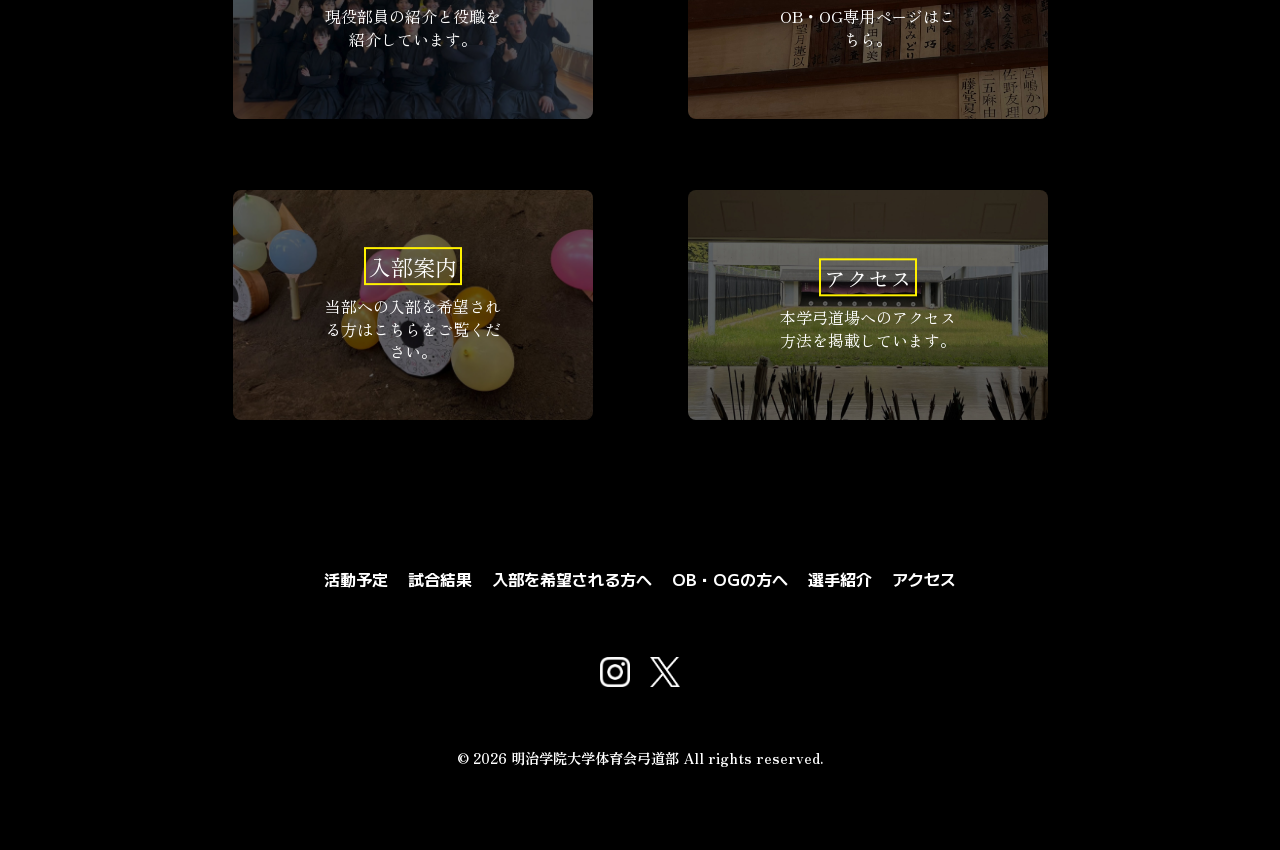
==== commit b181fbb7: "style: ハンバーガーメニューの動作を変更" ====
--- a/index.html
+++ b/index.html
@@ -37,13 +37,14 @@
                         <li><a href="./schedule.html">活動予定</a></li>
                         <li><a href="./result.html">試合結果</a></li>
                         <li><a href="./freshman.html">入部を希望される方へ</a></li>
-                        <li><a href="./obog.html">OB・OGの方へ</a></li>
+                        <li><a href="./login.php">OB・OGの方へ</a></li>
                         <!-- <li><a href="./member.html">部員・部体制</a></li> -->
                         <!-- <li><a href="./access.html">アクセス</a></li> -->
                         <!-- <li><a href="./links.html">リンク集</a></li> -->
                     </ul>
                 </nav>
             </div>
+            <div id="mask"></div>
         </div>
     </header>
     <!-- ここまで -->
@@ -63,7 +64,7 @@
             <p>明治学院大学体育会弓道部は、横浜校舎の静寂に包まれた弓道場を拠点に活動しています。<br>「リーグ昇格」を目標に掲げ、日々、数多の対外試合に挑んでおり、仲間と研鑽を重ね一人ひとりが高みを目指し続けます。
             </p>
             <div class="link-button-area">
-                <a class="link-button">もっと詳しく</a>
+                <a class="link-button" href="about.html">もっと詳しく</a>
             </div>
         </div>
         <div class="jump">
@@ -96,7 +97,7 @@
                     </a>
                 </li>
                 <li>
-                    <a class="jump-button" href="./obog.html">
+                    <a class="jump-button" href="./login.php">
                         <img src="./images/obog_main.jpg">
                         <div class="jump-text">
                             <dt>白金弓友会</dt>
--- a/css/style.css
+++ b/css/style.css
@@ -113,13 +113,31 @@
 
 @media (max-width: 767px){
 
+    .site-menu{
+        z-index: 8;
+    }
+
     .site-menu ul{
+        margin: 0 0 0 0;
         display: block;
         text-align: center;
     }
 
+    .header .site-menu ul{
+        text-align: left;
+    }
+
     .site-menu li{
-        margin-top: 20px;
+        display: block;
+        margin: 0 30px 0 15px;
+        padding: 15px;
+        border-bottom: 1px solid #000000;
+        font-size: 16px;
+        font-weight: normal;
+    }
+
+    .site-menu li:hover{
+        background-color: #e4e40ac6;
     }
 
     .header-inner{
@@ -138,19 +156,45 @@
     }
 
     .header-site-menu{
+        z-index: 8;
+        height: 100vh;
+        width: 230px;
         position: absolute;
         top: 100%;
-        left: 0;
-        right: 0;
+        left: -800px;
+        bottom: 0;
         color: #000000;
         background-color: #fff100;
         padding-top: 20px;
         padding-bottom: 30px;
+        display: block;
+        opacity: 0;
+        transition: all 0.5s;
+    }
+
+    .header-site-menu.is-show{
+        opacity: 1;
+        left: 0;
+        display: block;
+    }
+
+    #mask{
+        z-index: 6;
         display: none;
-    }
-
-    .header-site-menu.is-show{
-        display: block;
+        transition: all 0.5s;
+    }
+
+    #mask.is-show{
+        width: 100vw;
+        height: 100vh;
+        position: fixed;
+        display: block;
+        background-color: #000000;
+        top: 60px;
+        left: 0;
+        opacity: 0.8;
+        cursor: pointer;
+        z-index: 6;
     }
 
     .toggle-menu-button{
--- a/css/index.css
+++ b/css/index.css
@@ -194,6 +194,12 @@
   margin-left: 0;
 }
 
+.twitter{
+  max-width: 70%;
+  border: 1px solid #ffffff;
+  padding: 10px;
+}
+
 @media (max-width: 767px){
 
   .first-view{
